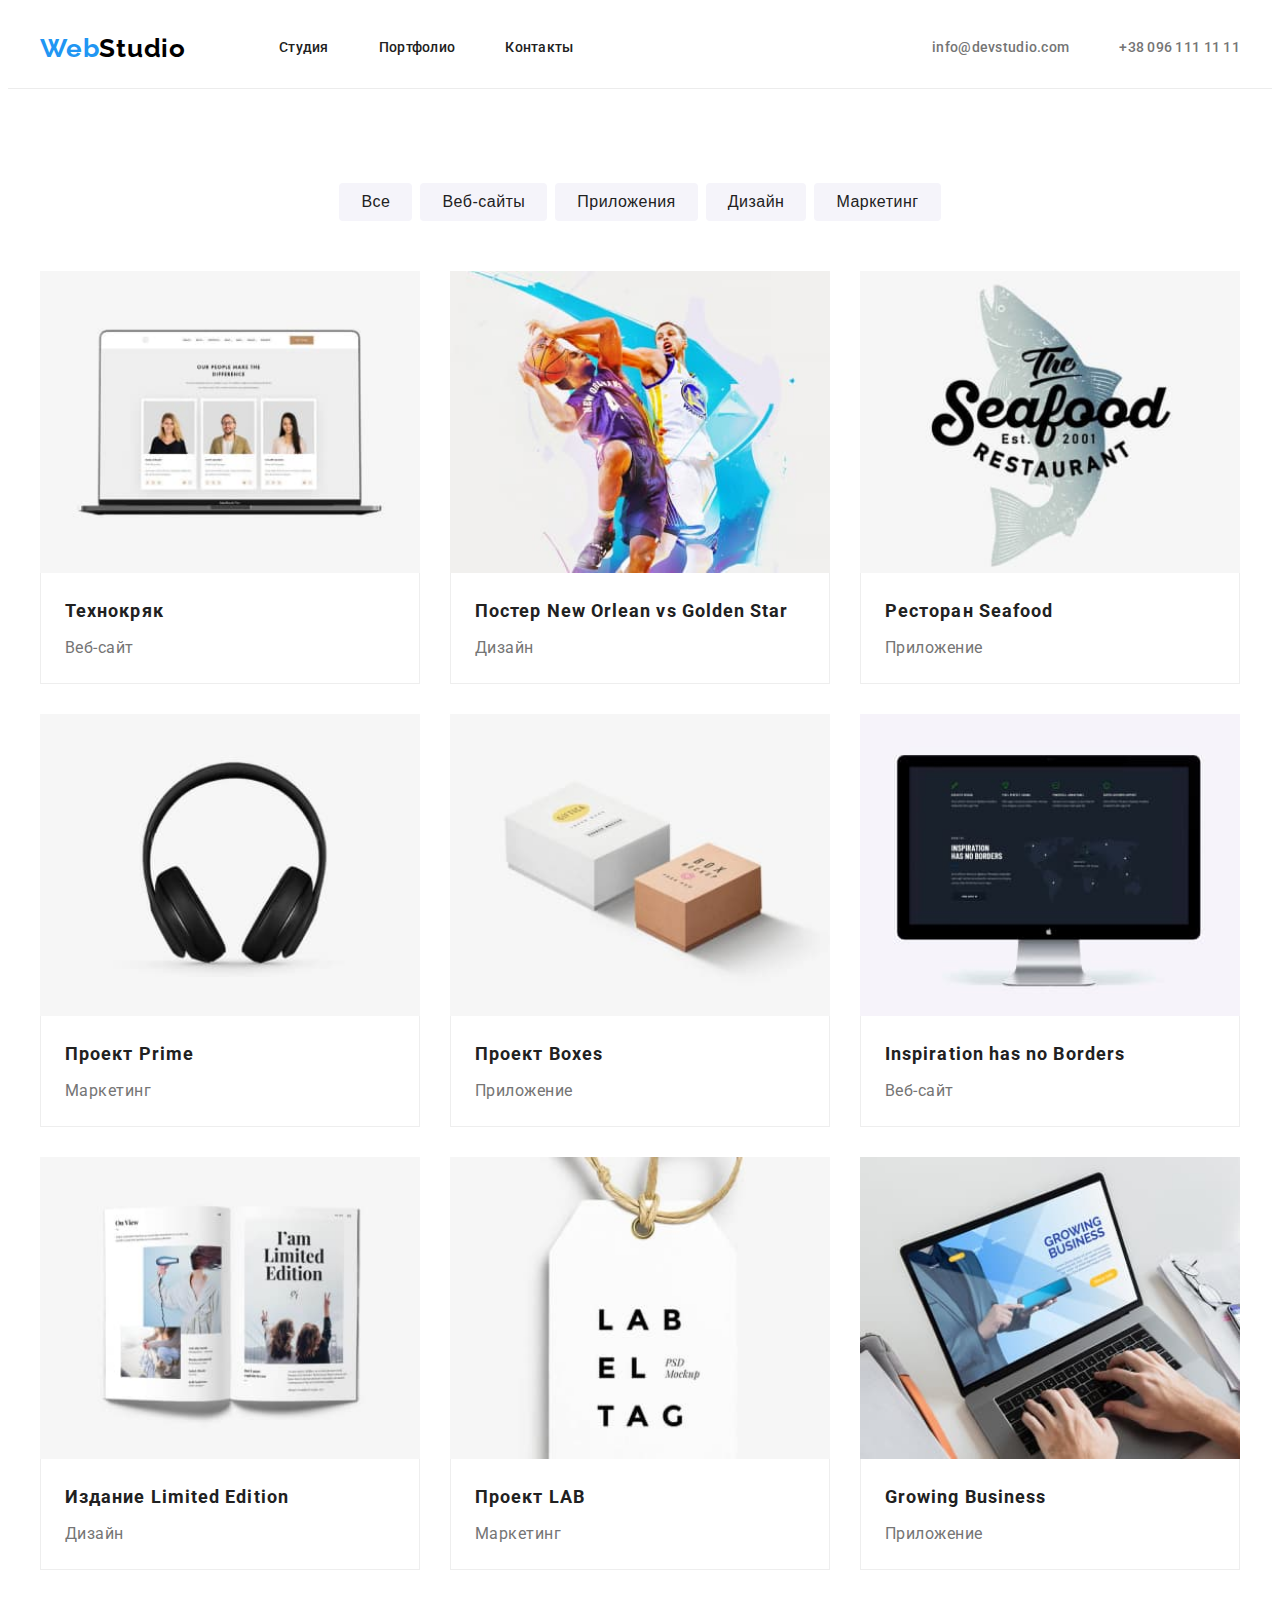
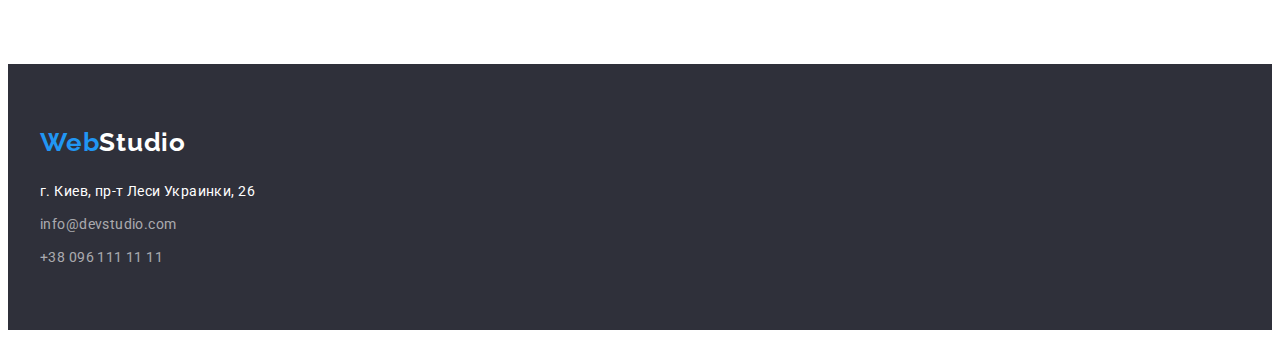
==== portfolio.html @ 72d82bdd "Дз №3" ====
<!DOCTYPE html>
<html lang="ru">

<head>
  <meta charset="UTF-8" />
  <meta http-equiv="X-UA-Compatible" content="IE=edge" />
  <meta name="viewport" content="width=device-width, initial-scale=1.0" />
  <title>>WebStudio</title>
  <link rel="preconnect" href="https://fonts.googleapis.com" />
  <link rel="preconnect" href="https://fonts.gstatic.com" crossorigin />
  <link href="https://fonts.googleapis.com/css2?family=Raleway:wght@700&family=Roboto:wght@400;500;700;900&display=swap"
    rel="stylesheet" />
  <link rel="stylesheet" href="https://cdnjs.cloudflare.com/ajax/libs/modern-normalize/1.1.0/modern-normalize.min.css"
    integrity="sha512-wpPYUAdjBVSE4KJnH1VR1HeZfpl1ub8YT/NKx4PuQ5NmX2tKuGu6U/JRp5y+Y8XG2tV+wKQpNHVUX03MfMFn9Q=="
    crossorigin="anonymous" referrerpolicy="no-referrer" />
  <link rel="stylesheet" href="css/styles.css" />
</head>

<body>
  <!--=============== HEDER ===============-->
  <header class="header">
    <div class="container container-header">
      <nav class="nav">
        <a class="logo link" href="./index.html"><span>Web</span>Studio</a>
        <ul class="menu list">
          <li class="menu-item">
            <a href="./index.html" class="menu-link link">Студия</a>
          </li>
          <li class="menu-item">
            <a href="./portfolio.html" class="menu-link link">Портфолио</a>
          </li>
          <li class="menu-item">
            <a href="" class="menu-link link">Контакты</a>
          </li>
        </ul>
      </nav>
      <ul class="head-address list">
        <li class="head-address-item">
          <a href="mailto:info@devstudio.com" class="head-address-link link">info@devstudio.com</a>
        </li>
        <li class="head-address-item">
          <a href="tel:+380961111111" class="head-address-link link">+38 096 111 11 11</a>
        </li>
      </ul>
    </div>
  </header>
  <!--=============== /HEDER ===============-->

  <main>
    <section class="section section-portfolio">
      <div class="container">
        <h1 class="visually-hidden">Портфолио</h1>

        <!--=============== FILTERS ===============-->
        <ul class="filters list">
          <li class="filter">
            <button type="button" class="filter-button">Все</button>
          </li>
          <li class="filter">
            <button type="button" class="filter-button">Веб-сайты</button>
          </li>
          <li class="filter">
            <button type="button" class="filter-button">Приложения</button>
          </li>
          <li class="filter">
            <button type="button" class="filter-button">Дизайн</button>
          </li>
          <li class="filter">
            <button type="button" class="filter-button">Маркетинг</button>
          </li>
        </ul>
        <!--=============== /FILTERS ===============-->

        <!--=============== PORTFOLIO ===============-->
        <ul class="portfolio list">
          <li class="portfolio-item">
            <a href="" class="portfolio-link link">
              <img src="./images/portfolio/portfolio-1.jpg" alt="Ноутбу с сайтом" width="370" height="294"
                class="portfolio-img" />
              <div class="porfolio-text-body">
                <h2 class="portfolio-name">Технокряк</h2>
                <p class="portfolio-text">Веб-сайт</p>
              </div>
            </a>
          </li>
          <li class="portfolio-item">
            <a href="" class="portfolio-link link">
              <img src="./images/portfolio/portfolio-2.jpg" alt="Постер New Orlean vs Golden Star" width="370"
                height="294" class="portfolio-img" />
              <div class="porfolio-text-body">
                <h2 class="portfolio-name">Постер New Orlean vs Golden Star</h2>
                <p class="portfolio-text">Дизайн</p>
              </div>
            </a>
          </li>
          <li class="portfolio-item">
            <a href="" class="portfolio-link link">
              <img src="./images/portfolio/portfolio-3.jpg" alt="Логотип ресторана  Seafood" width="370" height="294"
                class="portfolio-img" />
              <div class="porfolio-text-body">
                <h2 class="portfolio-name">Ресторан Seafood</h2>
                <p class="portfolio-text">Приложение</p>
              </div>
            </a>
          </li>
          <li class="portfolio-item">
            <a href="" class="portfolio-link link">
              <img src="./images/portfolio/portfolio-4.jpg" alt="Наушники" width="370" height="294"
                class="portfolio-img" />
              <div class="porfolio-text-body">
                <h2 class="portfolio-name">Проект Prime</h2>
                <p class="portfolio-text">Маркетинг</p>
              </div>
            </a>
          </li>
          <li class="portfolio-item">
            <a href="" class="portfolio-link link">
              <img src="./images/portfolio/portfolio-5.jpg" alt="Коробочки" width="370" height="294"
                class="portfolio-img" />
              <div class="porfolio-text-body">
                <h2 class="portfolio-name">Проект Boxes</h2>
                <p class="portfolio-text">Приложение</p>
              </div>
            </a>
          </li>
          <li class="portfolio-item">
            <a href="" class="portfolio-link link">
              <img src="./images/portfolio/portfolio-6.jpg" alt="Компьютер с сайтом" width="370" height="294"
                class="portfolio-img" />
              <div class="porfolio-text-body">
                <h2 class="portfolio-name">Inspiration has no Borders</h2>
                <p class="portfolio-text">Веб-сайт</p>
              </div>
            </a>
          </li>
          <li class="portfolio-item">
            <a href="" class="portfolio-link link">
              <img src="./images/portfolio/portfolio-7.jpg" alt="Книга" width="370" height="294"
                class="portfolio-img" />
              <div class="porfolio-text-body">
                <h2 class="portfolio-name">Издание Limited Edition</h2>
                <p class="portfolio-text">Дизайн</p>
              </div>
            </a>
          </li>
          <li class="portfolio-item">
            <a href="" class="portfolio-link link">
              <img src="./images/portfolio/portfolio-8.jpg" alt="Бирка" width="370" height="294"
                class="portfolio-img" />
              <div class="porfolio-text-body">
                <h2 class="portfolio-name">Проект LAB</h2>
                <p class="portfolio-text">Маркетинг</p>
              </div>
            </a>
          </li>
          <li class="portfolio-item">
            <a href="" class="portfolio-link link">
              <img src="./images/portfolio/portfolio-9.jpg" alt="Печатает на ноутбуке" width="370" height="294"
                class="portfolio-img" />
              <div class="porfolio-text-body">
                <h2 class="portfolio-name">Growing Business</h2>
                <p class="portfolio-text">Приложение</p>
              </div>
            </a>
          </li>
        </ul>
        <!--=============== /PORTFOLIO ===============-->
    </section>
    </div>
  </main>

  <!--=============== FOOTER ===============-->
  <footer class="footer">
    <div class="container">
      <a href="./index.html" class="logo logo-footer link"><span>Web</span>Studio</a>
      <address class="address">
        <p class="address-text">г. Киев, пр-т Леси Украинки, 26</p>
        <ul class="list communication">
          <li class="communication-item">
            <a href="mailto:info@devstudio.com" class="address-link link">info@devstudio.com</a>
          </li>
          <li class="communication-item">
            <a href="tel:+380961111111" class="address-link link">+38 096 111 11 11</a>
          </li>
        </ul>
      </address>
    </div>
  </footer>
  <!--=============== /FOOTER ===============-->
</body>

</html>
---- css/styles.css ----
:root {
  --text-color: #757575;
  --text-color-accent: #212121;
  --color-logo-accent: #2196f3;
  --text-color-hover: #2196f3;
  --text-font: Roboto, sens-sarif;
}

h1,
h2,
h3,
h4,
h4,
h5,
h6,
p {
  margin-top: 0;
  margin-bottom: 0;
}

ul,
ol {
  margin-top: 0;
  margin-bottom: 0;
  padding-left: 0;
}

img {
  display: block;
}

body {
  color: var(--text-color);
  font-family: var(--text-font);
  font-size: 14px;
}

.visually-hidden {
  position: absolute;
  width: 1px;
  height: 1px;
  margin: -1px;
  border: 0;
  padding: 0;
  white-space: nowrap;
  clip-path: inset(100%);
  clip: rect(0 0 0 0);
  overflow: hidden;
}

.title {
  margin-block-start: 0;
  margin-block-end: 0;

  font-weight: 700;
  font-size: 36px;
  line-height: 1.17;
  text-align: center;
  letter-spacing: 0.03em;
  color: var(--text-color-accent);
}

.list {
  list-style: none;
}

.section {
  padding-top: 94px;
  padding-bottom: 94px;
}

.container {
  max-width: 1200px;
  margin-left: auto;
  margin-right: auto;
  padding-left: 15px;
  padding-right: 15px;
}

.link {
  text-decoration: none;
}

/*=============== HEADER ===============*/
.container-header {
  display: flex;
  align-items: center;
}

.nav {
  display: flex;
  align-items: center;
}

.logo {
  margin-right: 93px;

  font-family: Raleway, sans-serif;
  font-weight: 700;
  font-size: 26px;
  line-height: 1.4;
  letter-spacing: 0.03em;
  color: #000000;
}

.logo span {
  color: var(--color-logo-accent);
}

.menu {
  display: flex;
  column-gap: 50px;
}

.menu-link {
  display: inline-block;
  padding-top: 32px;
  padding-bottom: 32px;

  font-weight: 500;
  line-height: 1.14;
  letter-spacing: 0.02em;
  color: var(--text-color-accent);
}

.menu-link:hover,
.menu-link:focus {
  color: var(--text-color-hover);
}

.head-address {
  display: flex;
  column-gap: 50px;
  margin-left: auto;
}

.head-address-link {
  display: inline-block;
  padding-top: 32px;
  padding-bottom: 32px;

  font-weight: 500;
  line-height: 1.14;
  letter-spacing: 0.02em;
  color: var(--text-color);
}

.head-address-link:hover,
.head-address-link:focus {
  color: var(--text-color-hover);
}

/* =============== /HEADER =============== */

/*--------------------------------INDEX MAIN--------------------------------*/

/*=============== HERO ===============*/
.hero {
  padding-top: 200px;
  padding-bottom: 200px;

  background-color: #2f303a; /*щоб було видно білий текст*/
}

.hero-title {
  max-width: 700px;
  margin-right: auto;
  margin-left: auto;
  margin-bottom: 30px;

  font-weight: 900;
  font-size: 44px;
  line-height: 1.36;
  text-align: center;
  letter-spacing: 0.06em;
  text-transform: uppercase;
  color: #ffffff;
}

.hero-button {
  display: block;
  margin-right: auto;
  margin-left: auto;
  padding-top: 10px;
  padding-right: 32px;
  padding-bottom: 10px;
  padding-left: 35px;

  font-weight: 700;
  font-size: 16px;
  line-height: 1.88;
  cursor: pointer;
  box-shadow: 0px 4px 4px rgba(0, 0, 0, 0.15);
  border: 0;
  border-radius: 4px;
  background-color: var(--color-logo-accent);
  color: #ffffff;
}

.hero-button:hover,
.hero-button:focus {
  background-color: #188ce8;
}
/*=============== /HERO ===============*/

/*=============== ABOUT ===============*/
.skills {
  display: flex;
  column-gap: 30px;
}

.skill {
  width: calc((100% - 90px) / 4);
}

.skill-title {
  margin-bottom: 10px;

  font-size: 14px;
  font-weight: 700;
  line-height: 1.14;
  letter-spacing: 0.03em;
  text-transform: uppercase;
  color: var(--text-color-accent);
}

.skill-text {
  line-height: 1.71;
  letter-spacing: 0.03em;
}
/*=============== /ABOUT ===============*/

/*=============== OUR WORKS ===============*/
.section.our-works {
  padding-top: 0;
}

.our-works-title {
  margin-bottom: 50px;
}

.works {
  display: flex;
  column-gap: 30px;
}

.work {
  width: calc((100% - 60px) / 3);
}

.work-img {
  width: 100%;
  height: auto;
}
/*=============== /OUR WORKS ===============*/

/*=============== COMAND-STUDIO ===============*/
.section.command-studio {
  background-color: #f5f4fa;
}

.command-studio-title {
  margin-bottom: 50px;
}

.command {
  display: flex;
  column-gap: 30px;

  font-size: 16px;
  line-height: 1.19;
  text-align: center;
  letter-spacing: 0.03em;
}

.command-item {
  width: calc((100% - 90px) / 4);
  padding-bottom: 30px;

  box-shadow: 0px 1px 3px rgba(0, 0, 0, 0.12), 0px 1px 1px rgba(0, 0, 0, 0.14),
    0px 2px 1px rgba(0, 0, 0, 0.2);
  border-radius: 0px 0px 4px 4px;
  background-color: #ffffff;
}

.command-img {
  width: 100%;
  height: auto;
  margin-bottom: 30px;
}

.command-item-name {
  margin-bottom: 10px;

  font-weight: 500;
  color: var(--text-color-accent);
}
/*=============== /COMAND-STUDIO ===============*/

/*-------------------------------- /INDEX MAIN --------------------------------*/

/*-------------------------------- PORTFOLIO MAIN -----------------------------*/
/*============== FILTERS =============*/
.section-portfolio {
  border-top: 1px solid #ececec;
}

.filters {
  display: flex;
  justify-content: center;
  margin-bottom: 50px;
  column-gap: 8px;
}

.filter-button {
  padding-top: 6px;
  padding-left: 22px;
  padding-bottom: 6px;
  padding-right: 22px;

  font-weight: 500;
  font-size: 16px;
  line-height: 1.62;
  text-align: center;
  letter-spacing: 0.03em;
  cursor: pointer;
  color: var(--text-color-accent);

  border: none;
  border-radius: 4px;
  background-color: #f5f4fa;
}

.filter-button:hover,
.filter-button:focus {
  color: #ffffff;
  background-color: #2196f3;
  box-shadow: 0px 3px 1px rgba(0, 0, 0, 0.1), 0px 1px 2px rgba(0, 0, 0, 0.08),
    0px 2px 2px rgba(0, 0, 0, 0.12);
}
/*============== /FILTERS =============*/

/*============== PORTFOLIO ==============*/
.portfolio {
  display: flex;
  flex-wrap: wrap;
  gap: 30px;
}

.portfolio-item {
  width: calc((100% - 60px) / 3);
}

.portfolio-img {
  width: 100%;
  height: auto;
}

.porfolio-text-body {
  padding-top: 20px;
  padding-left: 24px;
  padding-right: 24px;
  padding-bottom: 20px;
  border-left: 1px solid #eeeeee;
  border-bottom: 1px solid #eeeeee;
  border-right: 1px solid #eeeeee;
}

.portfolio-name {
  margin-bottom: 4px;

  font-weight: 700;
  font-size: 18px;
  line-height: 2;
  letter-spacing: 0.06em;
  color: var(--text-color-accent);
}

.portfolio-text {
  font-size: 16px;
  line-height: 1.88;
  letter-spacing: 0.03em;
  color: var(--text-color);
}

/*============== /PORTFOLIO ==============*/
/*-------------------------------- PORTFOLIO MAIN -----------------------------*/

/*------ ------------------------- FOOTER -------------------------*/
.footer {
  padding-top: 60px;
  padding-bottom: 60px;

  background-color: #2f303a;
}

.logo.logo-footer {
  display: inline-block;
  margin-bottom: 20px;
  margin-right: 0;

  color: #ffffff;
}
.address {
  line-height: 1.71;
  letter-spacing: 0.03em;
  font-style: normal;
  color: #ffffff;
}

.address-text {
  margin-bottom: 9px;
}

.address-link {
  display: inline-block;
  color: rgba(255, 255, 255, 0.6);
}

.communication-item:not(:last-child) {
  margin-bottom: 9px;
}
.address-link:hover,
.address-link:focus {
  color: rgb(255, 255, 255);
}
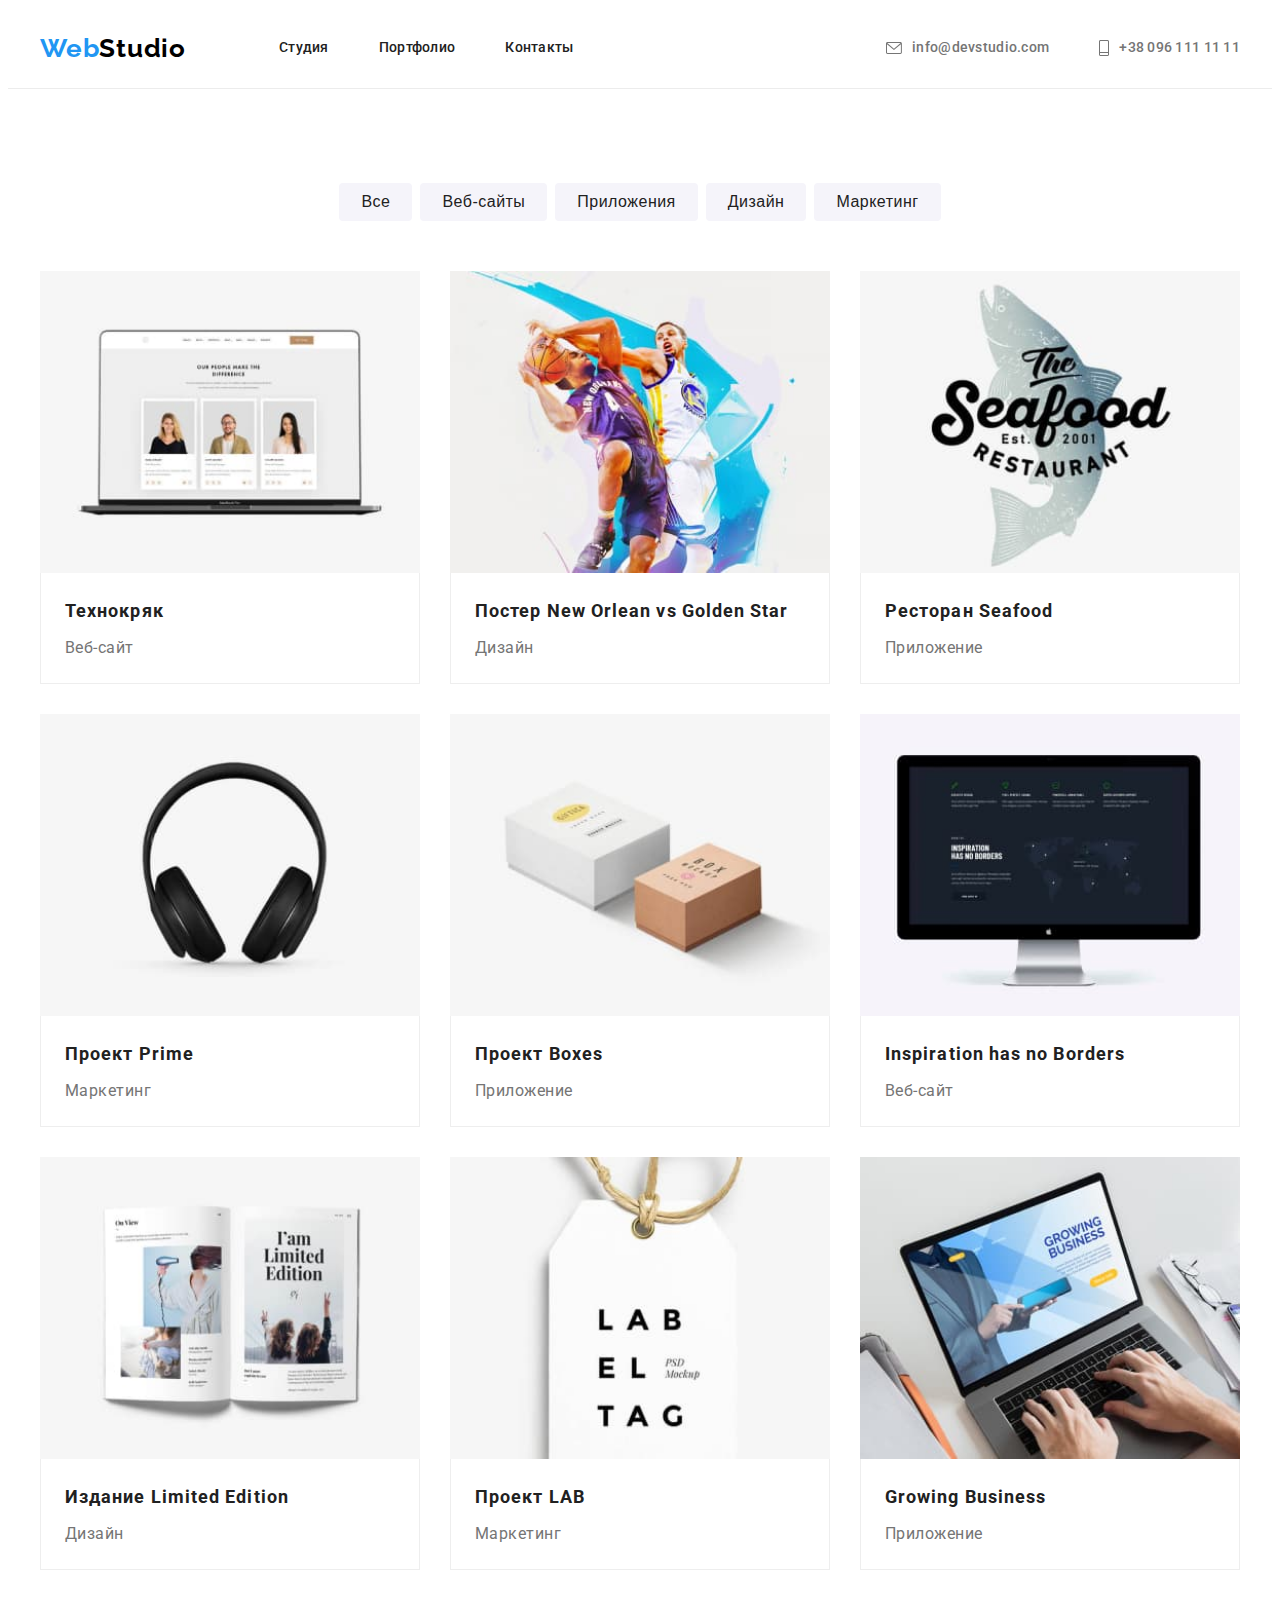
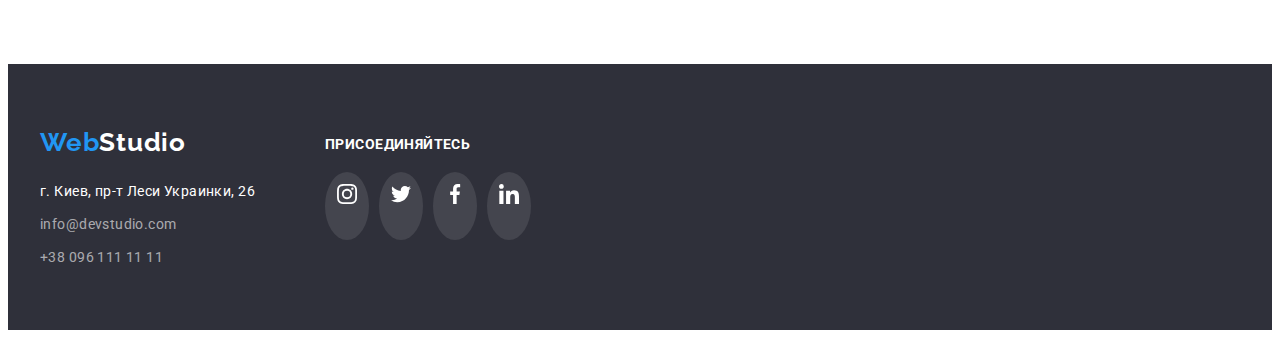
==== commit 0b0ab2f8: "Закінчене ДЗ 4" ====
--- a/portfolio.html
+++ b/portfolio.html
@@ -36,10 +36,20 @@
       </nav>
       <ul class="head-address list">
         <li class="head-address-item">
-          <a href="mailto:info@devstudio.com" class="head-address-link link">info@devstudio.com</a>
+          <a href="mailto:info@devstudio.com" class="head-address-link link">
+            <svg class="head-address-icon" width="16" height="12">
+              <use href="./images/icons.svg#icon-email"></use>
+            </svg>
+            info@devstudio.com
+          </a>
         </li>
         <li class="head-address-item">
-          <a href="tel:+380961111111" class="head-address-link link">+38 096 111 11 11</a>
+          <a href="tel:+380961111111" class="head-address-link link">
+            <svg class="head-address-icon" width="10" height="16">
+              <use href="./images/icons.svg#icon-phone"></use>
+            </svg>
+            +38 096 111 11 11
+          </a>
         </li>
       </ul>
     </div>
@@ -171,19 +181,55 @@
 
   <!--=============== FOOTER ===============-->
   <footer class="footer">
-    <div class="container">
-      <a href="./index.html" class="logo logo-footer link"><span>Web</span>Studio</a>
-      <address class="address">
-        <p class="address-text">г. Киев, пр-т Леси Украинки, 26</p>
-        <ul class="list communication">
-          <li class="communication-item">
-            <a href="mailto:info@devstudio.com" class="address-link link">info@devstudio.com</a>
-          </li>
-          <li class="communication-item">
-            <a href="tel:+380961111111" class="address-link link">+38 096 111 11 11</a>
-          </li>
-        </ul>
-      </address>
+    <div class="container container-footer">
+      <div class="address-body">
+        <a href="./index.html" class="logo logo-footer link"><span>Web</span>Studio</a>
+        <address class="address">
+          <p class="address-text">г. Киев, пр-т Леси Украинки, 26</p>
+          <ul class="list communication">
+            <li class="communication-item">
+              <a href="mailto:info@devstudio.com" class="address-link link">info@devstudio.com</a>
+            </li>
+            <li class="communication-item">
+              <a href="tel:+380961111111" class="address-link link">+38 096 111 11 11</a>
+            </li>
+          </ul>
+        </address>
+      </div>
+
+      <div class="social-block social-block-footer">
+        <p class="social-block-text">присоединяйтесь</p>
+        <ul class="social-links list">
+          <li class="social-links-item">
+            <a href="" class="link social-link social-link-footer">
+              <svg class="social-link-icon" width="20" height="20">
+                <use href="./images/icons.svg#icon-instagram"></use>
+              </svg>
+            </a>
+          </li>
+          <li class="social-links-item">
+            <a href="" class="link social-link social-link-footer">
+              <svg class="social-link-icon" width="20" height="20">
+                <use href="./images/icons.svg#icon-twitter"></use>
+              </svg>
+            </a>
+          </li>
+          <li class="social-links-item">
+            <a href="" class="link social-link social-link-footer">
+              <svg class="social-link-icon" width="20" height="20">
+                <use href="./images/icons.svg#icon-facebook"></use>
+              </svg>
+            </a>
+          </li>
+          <li class="social-links-item">
+            <a href="" class="link social-link social-link-footer">
+              <svg class="social-link-icon" width="20" height="20">
+                <use href="./images/icons.svg#icon-linkedin"></use>
+              </svg>
+            </a>
+          </li>
+        </ul>
+      </div>
     </div>
   </footer>
   <!--=============== /FOOTER ===============-->
--- a/css/styles.css
+++ b/css/styles.css
@@ -51,6 +51,7 @@
 .title {
   margin-block-start: 0;
   margin-block-end: 0;
+  margin-bottom: 50px;
 
   font-weight: 700;
   font-size: 36px;
@@ -81,6 +82,28 @@
   text-decoration: none;
 }
 
+/*=============== SOCIAL-LINK ===============*/
+.social-links {
+  display: flex;
+  justify-content: center;
+  column-gap: 10px;
+}
+
+.social-link {
+  display: block;
+  width: 44px;
+  height: 44px;
+  padding-top: 12px;
+  padding-bottom: 12px;
+
+  text-align: center;
+}
+
+.social-link-icon {
+  margin: 0 auto;
+}
+/*=============== SOCIAL-LINK ===============*/
+
 /*=============== HEADER ===============*/
 .container-header {
   display: flex;
@@ -134,8 +157,19 @@
   margin-left: auto;
 }
 
+.head-address-item {
+  display: flex;
+  align-items: center;
+}
+
+.head-address-icon {
+  margin-right: 10px;
+  --color2: currentColor;
+}
+
 .head-address-link {
-  display: inline-block;
+  display: flex;
+  align-items: center;
   padding-top: 32px;
   padding-bottom: 32px;
 
@@ -156,10 +190,18 @@
 
 /*=============== HERO ===============*/
 .hero {
+  max-width: 1600px;
+  min-height: 600px;
+  margin: 0 auto;
   padding-top: 200px;
   padding-bottom: 200px;
 
-  background-color: #2f303a; /*щоб було видно білий текст*/
+  background-color: #c4c4c4;
+  background-image: linear-gradient(
+      rgba(47, 48, 58, 0.4),
+      rgba(47, 48, 58, 0.4)
+    ),
+    url(../images/bg-herosq.jpg);
 }
 
 .hero-title {
@@ -213,6 +255,19 @@
   width: calc((100% - 90px) / 4);
 }
 
+.skill-icon-body {
+  display: flex;
+  justify-content: center;
+  width: 270px;
+  height: 120px;
+  margin-bottom: 30px;
+  padding-top: 25px;
+  padding-bottom: 25px;
+
+  background: #f5f4fa;
+  border-radius: 4px;
+}
+
 .skill-title {
   margin-bottom: 10px;
 
@@ -235,10 +290,6 @@
   padding-top: 0;
 }
 
-.our-works-title {
-  margin-bottom: 50px;
-}
-
 .works {
   display: flex;
   column-gap: 30px;
@@ -257,10 +308,6 @@
 /*=============== COMAND-STUDIO ===============*/
 .section.command-studio {
   background-color: #f5f4fa;
-}
-
-.command-studio-title {
-  margin-bottom: 50px;
 }
 
 .command {
@@ -295,7 +342,48 @@
   font-weight: 500;
   color: var(--text-color-accent);
 }
+
+.command-item-text {
+  margin-bottom: 16px;
+}
+
+.social-link-comand:hover,
+.social-link-comand:focus {
+  background-color: var(--text-color-hover);
+  border-radius: 50%;
+  --color3: #ffffff;
+}
+
 /*=============== /COMAND-STUDIO ===============*/
+
+/*=============== LOGO-CLIENT ===============*/
+.logo-clients {
+  display: flex;
+  justify-content: center;
+  column-gap: 30px;
+}
+
+.logo-client {
+  width: 170px;
+  padding-top: 16px;
+  padding-bottom: 16px;
+
+  text-align: center;
+  border: 1px solid #afb1b8;
+  border-radius: 4px;
+}
+
+.logo-client:hover {
+  border: 1px solid var(--text-color-hover);
+  --color3: var(--text-color-hover);
+}
+
+.logo-client-link:focus {
+  border: 1px solid var(--text-color-hover);
+  --color3: var(--text-color-hover);
+}
+
+/*=============== /LOGO-CLIENT ===============*/
 
 /*-------------------------------- /INDEX MAIN --------------------------------*/
 
@@ -349,6 +437,12 @@
 
 .portfolio-item {
   width: calc((100% - 60px) / 3);
+}
+
+.portfolio-item:hover,
+.portfolio-item:focus {
+  box-shadow: 0px 1px 1px rgba(0, 0, 0, 0.12), 0px 4px 4px rgba(0, 0, 0, 0.06),
+    1px 4px 6px rgba(0, 0, 0, 0.16);
 }
 
 .portfolio-img {
@@ -394,6 +488,14 @@
   background-color: #2f303a;
 }
 
+.container-footer {
+  display: flex;
+}
+
+.address-body {
+  margin-right: 70px;
+}
+
 .logo.logo-footer {
   display: inline-block;
   margin-bottom: 20px;
@@ -424,3 +526,30 @@
 .address-link:focus {
   color: rgb(255, 255, 255);
 }
+
+.social-block-footer {
+  padding-top: 12px;
+}
+
+.social-block-text {
+  margin-bottom: 20px;
+
+  font-weight: 700;
+  font-size: 14px;
+  line-height: 16px;
+  letter-spacing: 0.03em;
+  text-transform: uppercase;
+
+  color: #ffffff;
+}
+
+.social-link-footer {
+  background-color: rgba(255, 255, 255, 0.1);
+  border-radius: 50%;
+  --color3: #ffffff;
+}
+
+.social-link-footer:hover,
+.social-link-footer:focus {
+  background-color: var(--text-color-hover);
+}
